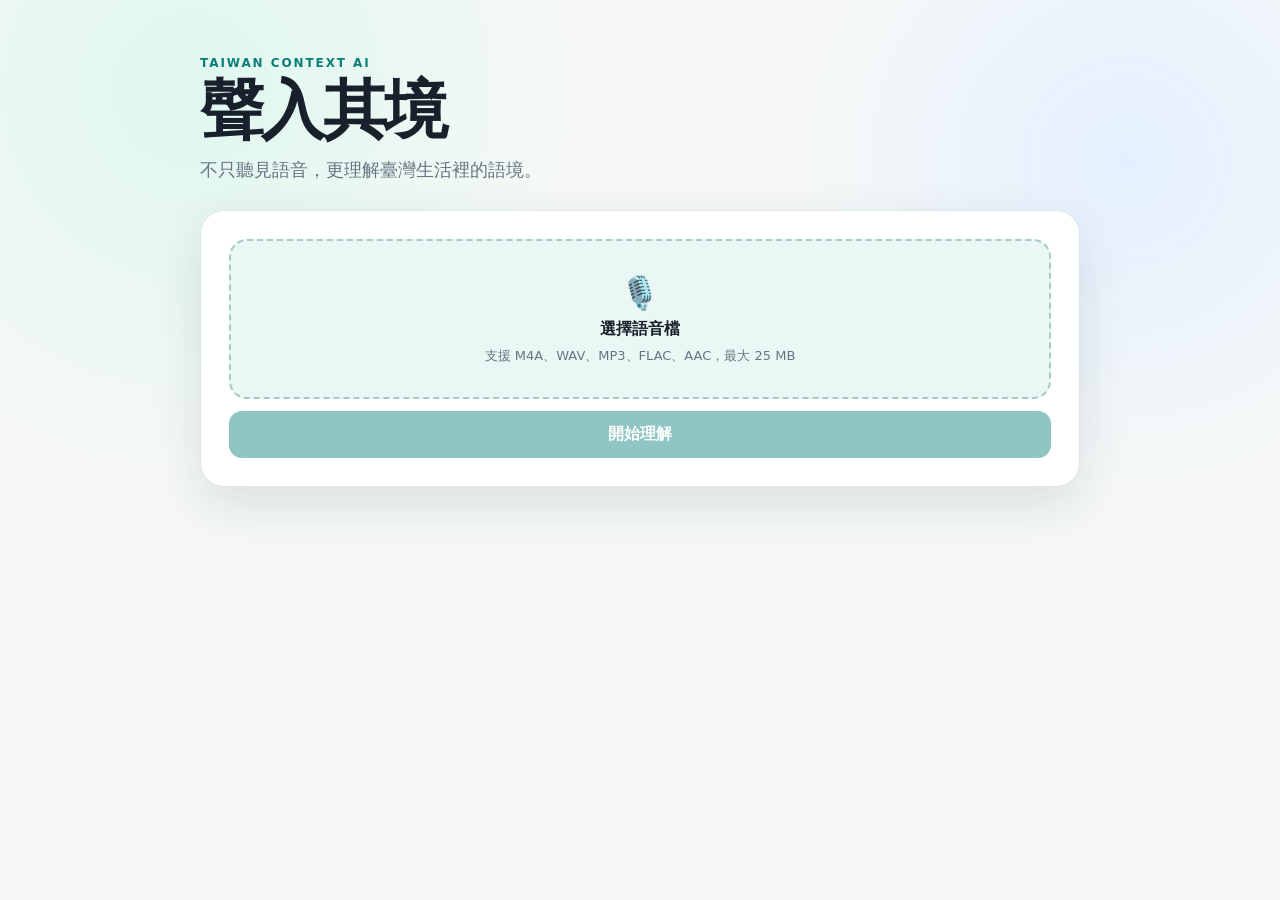
==== frontend/index.html @ 86d4cd89 "Add consent-aware user feedback loop" ====
<!doctype html>
<html lang="zh-Hant">
<head>
  <meta charset="utf-8">
  <meta name="viewport" content="width=device-width, initial-scale=1">
  <title>聲入其境｜Taiwan Context AI</title>
  <link rel="stylesheet" href="styles.css">
</head>
<body>
  <main class="shell">
    <header>
      <p class="eyebrow">TAIWAN CONTEXT AI</p>
      <h1>聲入其境</h1>
      <p class="subtitle">不只聽見語音，更理解臺灣生活裡的語境。</p>
    </header>

    <section class="panel upload-panel">
      <label class="drop-zone" for="audioFile">
        <span class="icon">🎙️</span>
        <strong>選擇語音檔</strong>
        <span>支援 M4A、WAV、MP3、FLAC、AAC，最大 25 MB</span>
      </label>
      <input id="audioFile" type="file" accept="audio/*,.m4a,.aac,.flac">
      <div id="fileInfo" class="file-info hidden"></div>
      <audio id="audioPreview" class="hidden" controls></audio>
      <button id="analyzeButton" type="button" disabled>開始理解</button>
      <div id="progress" class="progress hidden">
        <span class="spinner"></span>
        <span>正在進行雙路徑辨識與語境判斷…</span>
      </div>
      <p id="errorMessage" class="error hidden"></p>
    </section>

    <section id="resultPanel" class="panel hidden" aria-live="polite">
      <div class="result-head">
        <div>
          <p class="eyebrow">理解結果</p>
          <h2 id="statusTitle">辨識完成</h2>
        </div>
        <span id="statusBadge" class="badge"></span>
      </div>

      <div id="safeResult" class="safe-result hidden">
        <p class="label">系統理解</p>
        <p id="selectedText" class="selected-text"></p>
      </div>

      <div id="confirmationBox" class="confirmation hidden">
        <p class="warning-title">這段語音可能辨識不完整</p>
        <p class="muted">請選擇較接近的內容，或直接修正。</p>
        <label class="candidate">
          <input type="radio" name="candidate" value="baseline">
          <span><small>原始辨識</small><strong id="baselineText"></strong></span>
        </label>
        <label class="candidate">
          <input type="radio" name="candidate" value="prompt">
          <span><small>臺灣語境提示</small><strong id="promptText"></strong></span>
        </label>
        <label class="manual-label" for="manualText">手動修正</label>
        <textarea id="manualText" rows="3" placeholder="輸入正確內容…"></textarea>
        <label class="consent">
          <input id="datasetConsent" type="checkbox">
          <span>我同意將去識別後的修正文字用於改善臺灣語境模型（不保存原始錄音）</span>
        </label>
        <button id="confirmButton" type="button">確認內容</button>
        <p id="confirmedMessage" class="success hidden"></p>
      </div>

      <details class="technical">
        <summary>查看技術資訊</summary>
        <dl>
          <div><dt>音檔長度</dt><dd id="audioDuration"></dd></div>
          <div><dt>雙路徑時間</dt><dd id="processingTime"></dd></div>
          <div><dt>原始信心</dt><dd id="baselineConfidence"></dd></div>
          <div><dt>提示信心</dt><dd id="promptConfidence"></dd></div>
          <div><dt>判斷原因</dt><dd id="decisionReasons"></dd></div>
        </dl>
      </details>
    </section>
  </main>
  <script src="app.js"></script>
</body>
</html>
---- frontend/styles.css ----
:root {
  color-scheme: light;
  --ink: #18212b;
  --muted: #687581;
  --paper: #ffffff;
  --line: #dce5e7;
  --teal: #087f78;
  --teal-dark: #075f5b;
  --mint: #eaf8f5;
  --warn: #a95312;
  --warn-bg: #fff4e7;
  --shadow: 0 18px 50px rgba(21, 48, 57, .12);
}

* { box-sizing: border-box; }
body {
  margin: 0;
  min-height: 100vh;
  font-family: "Noto Sans TC", "Microsoft JhengHei", system-ui, sans-serif;
  color: var(--ink);
  background:
    radial-gradient(circle at 15% 10%, #dff7ef 0, transparent 28%),
    radial-gradient(circle at 88% 18%, #e4f0ff 0, transparent 24%),
    #f5f8f7;
}
.shell { width: min(880px, calc(100% - 32px)); margin: 0 auto; padding: 56px 0 80px; }
header { margin-bottom: 28px; }
.eyebrow { color: var(--teal); font-size: 12px; font-weight: 800; letter-spacing: .16em; margin: 0 0 8px; }
h1 { font-size: clamp(38px, 7vw, 64px); line-height: 1; margin: 0; letter-spacing: -.04em; }
.subtitle { color: var(--muted); font-size: 18px; margin: 16px 0 0; }
.panel { background: rgba(255,255,255,.94); border: 1px solid rgba(220,229,231,.9); border-radius: 24px; padding: 28px; box-shadow: var(--shadow); margin-top: 22px; }
.drop-zone { min-height: 160px; border: 2px dashed #a8c9c5; border-radius: 18px; background: var(--mint); display: flex; flex-direction: column; align-items: center; justify-content: center; gap: 7px; cursor: pointer; text-align: center; padding: 24px; transition: .2s ease; }
.drop-zone:hover { border-color: var(--teal); transform: translateY(-1px); }
.drop-zone span:last-child { color: var(--muted); font-size: 13px; }
.icon { font-size: 32px; }
input[type=file] { position: absolute; opacity: 0; pointer-events: none; }
.file-info { margin: 16px 0 8px; font-weight: 700; }
audio { width: 100%; margin: 8px 0 14px; }
button { appearance: none; border: 0; border-radius: 13px; padding: 13px 22px; font: inherit; font-weight: 800; background: var(--teal); color: white; cursor: pointer; transition: .2s ease; }
button:hover:not(:disabled) { background: var(--teal-dark); transform: translateY(-1px); }
button:disabled { opacity: .45; cursor: not-allowed; }
#analyzeButton { width: 100%; margin-top: 12px; }
.progress { display: flex; justify-content: center; align-items: center; gap: 10px; margin-top: 16px; color: var(--muted); }
.spinner { width: 18px; height: 18px; border: 2px solid #b8d4d0; border-top-color: var(--teal); border-radius: 50%; animation: spin .8s linear infinite; }
@keyframes spin { to { transform: rotate(360deg); } }
.result-head { display: flex; align-items: center; justify-content: space-between; gap: 20px; }
h2 { margin: 0; font-size: 26px; }
.badge { border-radius: 999px; padding: 7px 12px; font-size: 13px; font-weight: 800; background: var(--mint); color: var(--teal-dark); }
.badge.warning { background: var(--warn-bg); color: var(--warn); }
.safe-result { margin-top: 22px; padding: 22px; border-radius: 16px; background: var(--mint); }
.label, .muted { color: var(--muted); }
.label { font-size: 13px; font-weight: 700; margin: 0 0 8px; }
.selected-text { font-size: 24px; line-height: 1.55; margin: 0; font-weight: 800; }
.confirmation { margin-top: 22px; padding: 22px; border-radius: 16px; background: var(--warn-bg); }
.warning-title { color: var(--warn); font-size: 20px; font-weight: 900; margin: 0 0 5px; }
.candidate { background: white; border: 1px solid #ead9c7; border-radius: 14px; display: flex; gap: 12px; padding: 14px; margin: 12px 0; cursor: pointer; }
.candidate span { display: grid; gap: 4px; }
.candidate small { color: var(--muted); }
.candidate strong { line-height: 1.5; }
.manual-label { display: block; font-weight: 800; margin: 16px 0 7px; }
textarea { width: 100%; border: 1px solid #d7c5b3; border-radius: 12px; padding: 12px; font: inherit; resize: vertical; }
.consent { display: flex; align-items: flex-start; gap: 9px; margin-top: 13px; color: var(--muted); font-size: 13px; line-height: 1.45; }
.consent input { margin-top: 3px; accent-color: var(--teal); }
#confirmButton { margin-top: 12px; }
.technical { margin-top: 20px; border-top: 1px solid var(--line); padding-top: 16px; color: var(--muted); }
.technical summary { cursor: pointer; font-weight: 800; }
dl { display: grid; grid-template-columns: repeat(2, minmax(0,1fr)); gap: 10px; }
dl div { background: #f5f7f7; border-radius: 10px; padding: 10px; }
dt { font-size: 12px; } dd { margin: 5px 0 0; color: var(--ink); word-break: break-word; }
.error { color: #b42318; background: #fff1f0; padding: 12px; border-radius: 10px; }
.success { color: var(--teal-dark); font-weight: 800; }
.hidden { display: none !important; }
@media (max-width: 620px) { .shell { padding-top: 32px; } .panel { padding: 20px; border-radius: 18px; } dl { grid-template-columns: 1fr; } .result-head { align-items: flex-start; } }
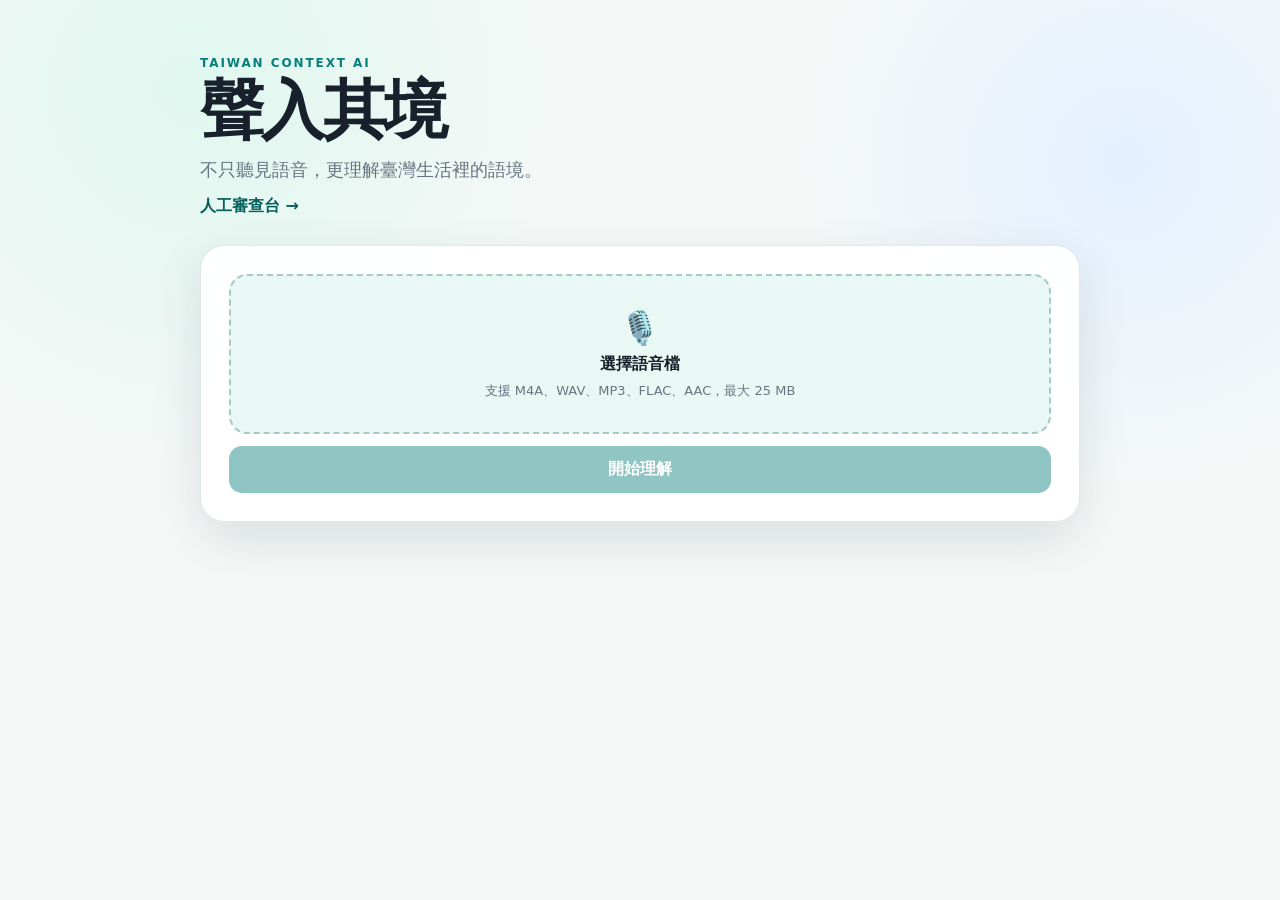
==== commit 7e1f9b99: "Add human review workflow for context feedback" ====
--- a/frontend/index.html
+++ b/frontend/index.html
@@ -12,6 +12,7 @@
       <p class="eyebrow">TAIWAN CONTEXT AI</p>
       <h1>聲入其境</h1>
       <p class="subtitle">不只聽見語音，更理解臺灣生活裡的語境。</p>
+      <a class="review-link" href="review/">人工審查台 →</a>
     </header>
 
     <section class="panel upload-panel">
--- a/frontend/styles.css
+++ b/frontend/styles.css
@@ -28,6 +28,7 @@
 .eyebrow { color: var(--teal); font-size: 12px; font-weight: 800; letter-spacing: .16em; margin: 0 0 8px; }
 h1 { font-size: clamp(38px, 7vw, 64px); line-height: 1; margin: 0; letter-spacing: -.04em; }
 .subtitle { color: var(--muted); font-size: 18px; margin: 16px 0 0; }
+.review-link { display: inline-block; margin-top: 14px; color: var(--teal-dark); font-weight: 800; text-decoration: none; }
 .panel { background: rgba(255,255,255,.94); border: 1px solid rgba(220,229,231,.9); border-radius: 24px; padding: 28px; box-shadow: var(--shadow); margin-top: 22px; }
 .drop-zone { min-height: 160px; border: 2px dashed #a8c9c5; border-radius: 18px; background: var(--mint); display: flex; flex-direction: column; align-items: center; justify-content: center; gap: 7px; cursor: pointer; text-align: center; padding: 24px; transition: .2s ease; }
 .drop-zone:hover { border-color: var(--teal); transform: translateY(-1px); }
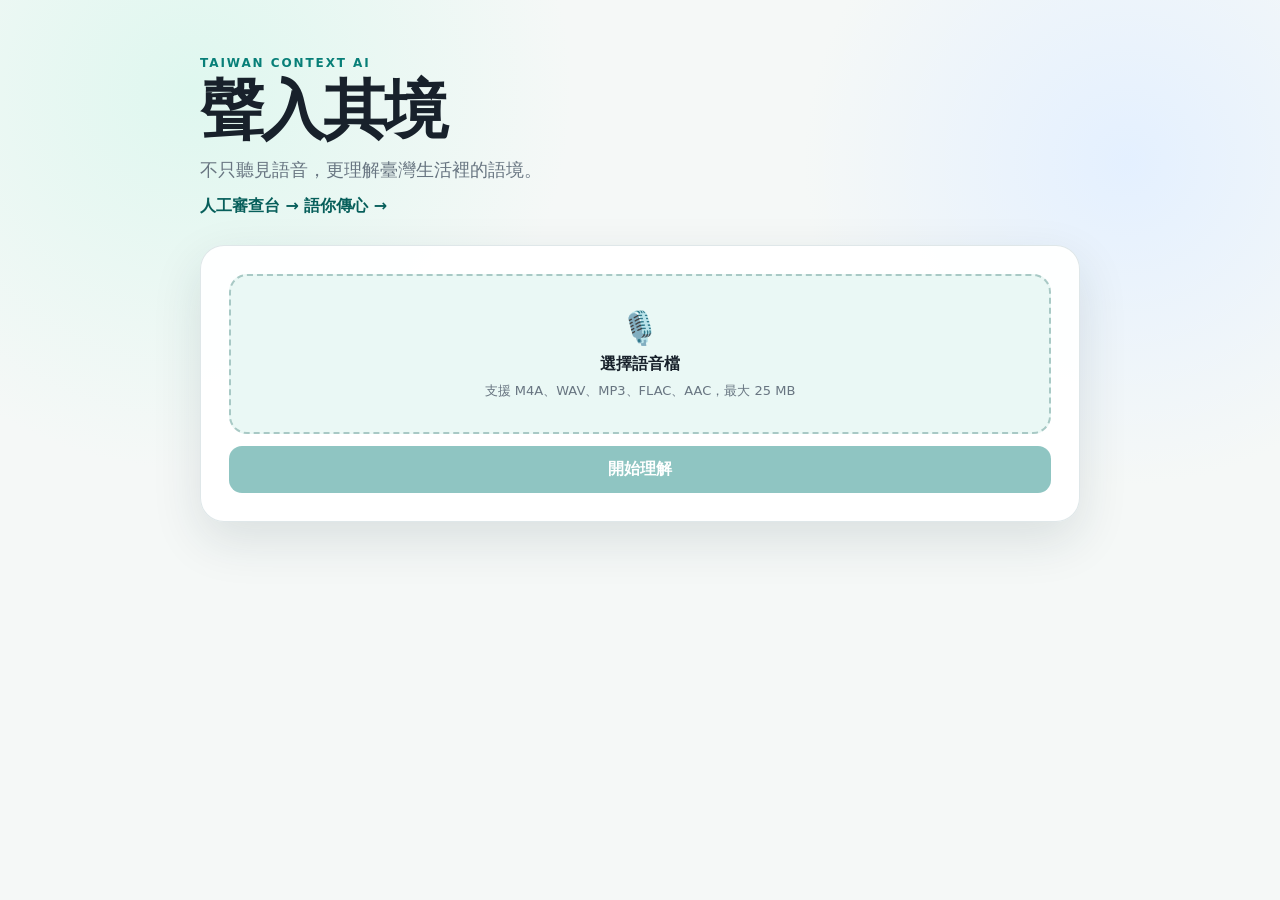
==== commit 75b486ed: "Add safety-verified expression rewriting" ====
--- a/frontend/index.html
+++ b/frontend/index.html
@@ -13,6 +13,7 @@
       <h1>聲入其境</h1>
       <p class="subtitle">不只聽見語音，更理解臺灣生活裡的語境。</p>
       <a class="review-link" href="review/">人工審查台 →</a>
+      <a class="review-link" href="rewrite/">語你傳心 →</a>
     </header>
 
     <section class="panel upload-panel">
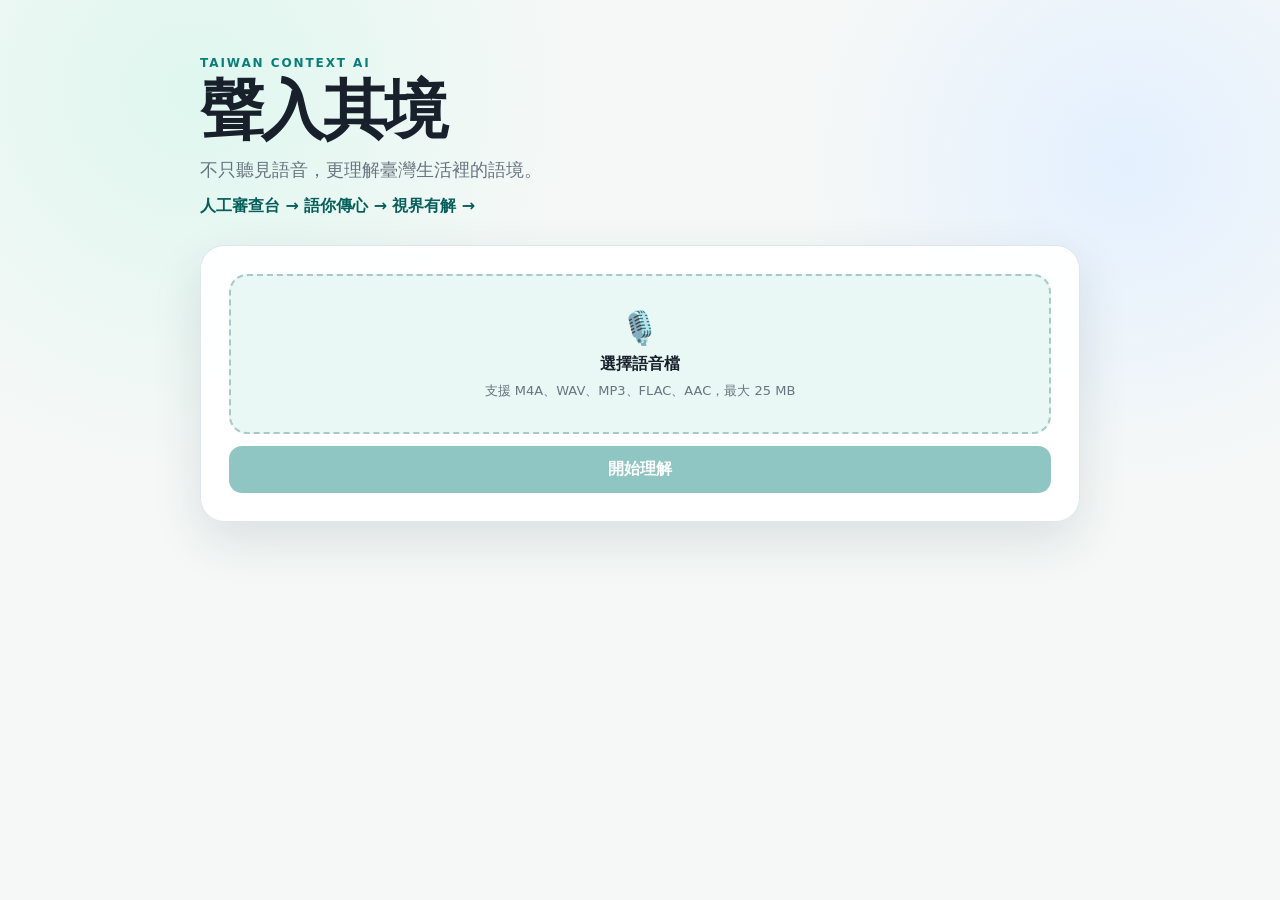
==== commit c31be151: "Add safety-aware local vision interpretation" ====
--- a/frontend/index.html
+++ b/frontend/index.html
@@ -14,6 +14,7 @@
       <p class="subtitle">不只聽見語音，更理解臺灣生活裡的語境。</p>
       <a class="review-link" href="review/">人工審查台 →</a>
       <a class="review-link" href="rewrite/">語你傳心 →</a>
+      <a class="review-link" href="vision/">視界有解 →</a>
     </header>
 
     <section class="panel upload-panel">
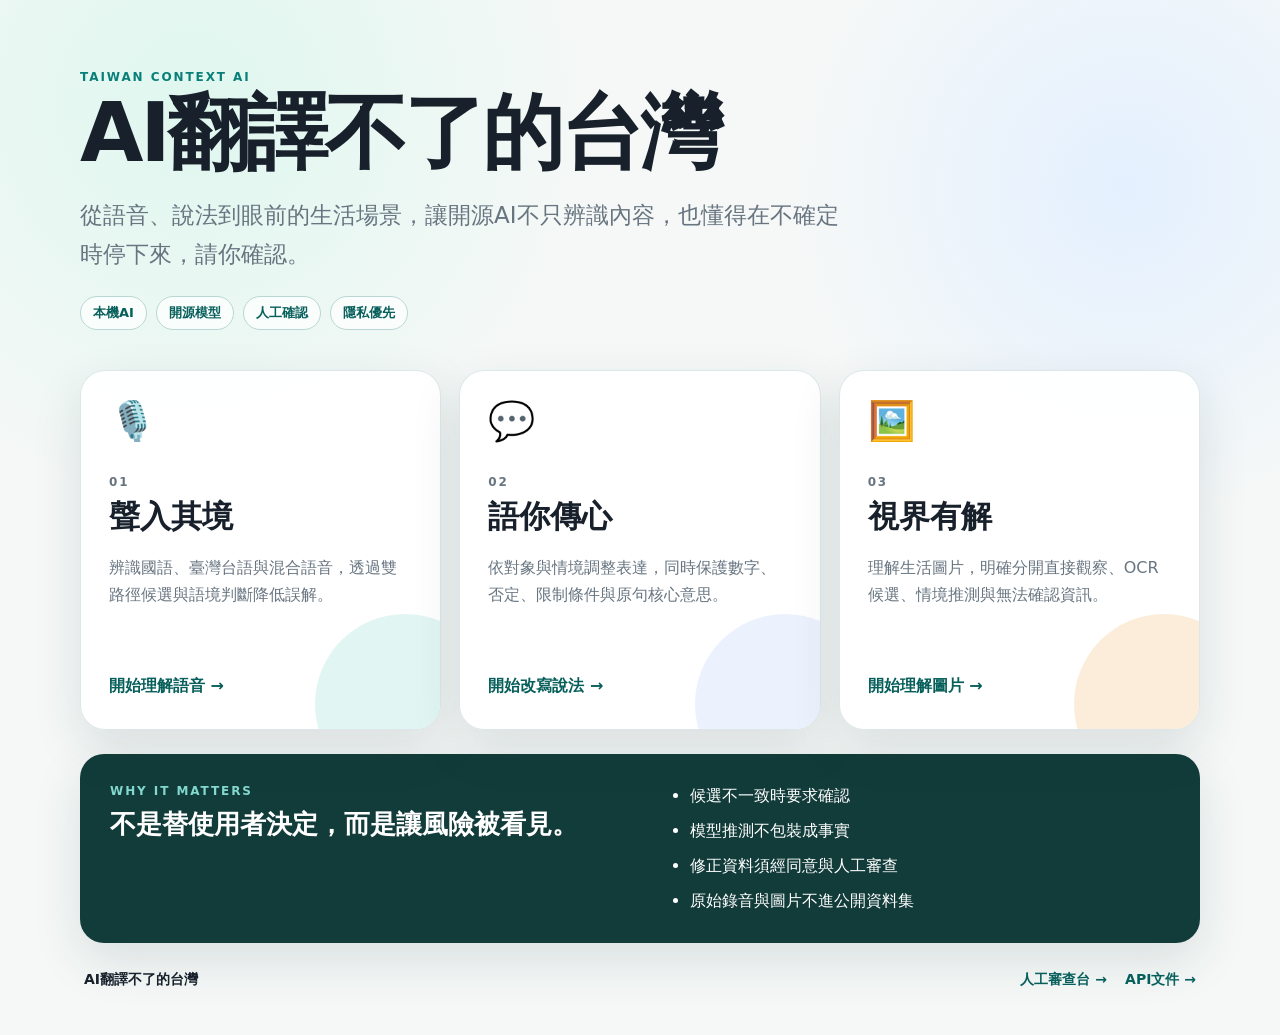
==== commit bb2eb0ea: "Add integrated three-module offline demo" ====
--- a/frontend/index.html
+++ b/frontend/index.html
@@ -3,84 +3,65 @@
 <head>
   <meta charset="utf-8">
   <meta name="viewport" content="width=device-width, initial-scale=1">
-  <title>聲入其境｜Taiwan Context AI</title>
+  <title>AI翻譯不了的台灣｜Taiwan Context AI</title>
   <link rel="stylesheet" href="styles.css">
+  <link rel="stylesheet" href="home.css">
 </head>
 <body>
-  <main class="shell">
-    <header>
+  <main class="home-shell">
+    <header class="hero">
       <p class="eyebrow">TAIWAN CONTEXT AI</p>
-      <h1>聲入其境</h1>
-      <p class="subtitle">不只聽見語音，更理解臺灣生活裡的語境。</p>
-      <a class="review-link" href="review/">人工審查台 →</a>
-      <a class="review-link" href="rewrite/">語你傳心 →</a>
-      <a class="review-link" href="vision/">視界有解 →</a>
+      <h1>AI翻譯不了的台灣</h1>
+      <p class="hero-copy">從語音、說法到眼前的生活場景，讓開源AI不只辨識內容，也懂得在不確定時停下來，請你確認。</p>
+      <div class="hero-tags">
+        <span>本機AI</span><span>開源模型</span><span>人工確認</span><span>隱私優先</span>
+      </div>
     </header>
 
-    <section class="panel upload-panel">
-      <label class="drop-zone" for="audioFile">
-        <span class="icon">🎙️</span>
-        <strong>選擇語音檔</strong>
-        <span>支援 M4A、WAV、MP3、FLAC、AAC，最大 25 MB</span>
-      </label>
-      <input id="audioFile" type="file" accept="audio/*,.m4a,.aac,.flac">
-      <div id="fileInfo" class="file-info hidden"></div>
-      <audio id="audioPreview" class="hidden" controls></audio>
-      <button id="analyzeButton" type="button" disabled>開始理解</button>
-      <div id="progress" class="progress hidden">
-        <span class="spinner"></span>
-        <span>正在進行雙路徑辨識與語境判斷…</span>
-      </div>
-      <p id="errorMessage" class="error hidden"></p>
+    <section class="module-grid" aria-label="三個核心模組">
+      <a class="module-card speech" href="speech/">
+        <span class="module-icon">🎙️</span>
+        <p class="module-number">01</p>
+        <h2>聲入其境</h2>
+        <p>辨識國語、臺灣台語與混合語音，透過雙路徑候選與語境判斷降低誤解。</p>
+        <strong>開始理解語音 →</strong>
+      </a>
+
+      <a class="module-card rewrite" href="rewrite/">
+        <span class="module-icon">💬</span>
+        <p class="module-number">02</p>
+        <h2>語你傳心</h2>
+        <p>依對象與情境調整表達，同時保護數字、否定、限制條件與原句核心意思。</p>
+        <strong>開始改寫說法 →</strong>
+      </a>
+
+      <a class="module-card vision" href="vision/">
+        <span class="module-icon">🖼️</span>
+        <p class="module-number">03</p>
+        <h2>視界有解</h2>
+        <p>理解生活圖片，明確分開直接觀察、OCR候選、情境推測與無法確認資訊。</p>
+        <strong>開始理解圖片 →</strong>
+      </a>
     </section>
 
-    <section id="resultPanel" class="panel hidden" aria-live="polite">
-      <div class="result-head">
-        <div>
-          <p class="eyebrow">理解結果</p>
-          <h2 id="statusTitle">辨識完成</h2>
-        </div>
-        <span id="statusBadge" class="badge"></span>
+    <section class="trust-panel">
+      <div>
+        <p class="eyebrow">WHY IT MATTERS</p>
+        <h2>不是替使用者決定，而是讓風險被看見。</h2>
       </div>
+      <ul>
+        <li>候選不一致時要求確認</li>
+        <li>模型推測不包裝成事實</li>
+        <li>修正資料須經同意與人工審查</li>
+        <li>原始錄音與圖片不進公開資料集</li>
+      </ul>
+    </section>
 
-      <div id="safeResult" class="safe-result hidden">
-        <p class="label">系統理解</p>
-        <p id="selectedText" class="selected-text"></p>
-      </div>
-
-      <div id="confirmationBox" class="confirmation hidden">
-        <p class="warning-title">這段語音可能辨識不完整</p>
-        <p class="muted">請選擇較接近的內容，或直接修正。</p>
-        <label class="candidate">
-          <input type="radio" name="candidate" value="baseline">
-          <span><small>原始辨識</small><strong id="baselineText"></strong></span>
-        </label>
-        <label class="candidate">
-          <input type="radio" name="candidate" value="prompt">
-          <span><small>臺灣語境提示</small><strong id="promptText"></strong></span>
-        </label>
-        <label class="manual-label" for="manualText">手動修正</label>
-        <textarea id="manualText" rows="3" placeholder="輸入正確內容…"></textarea>
-        <label class="consent">
-          <input id="datasetConsent" type="checkbox">
-          <span>我同意將去識別後的修正文字用於改善臺灣語境模型（不保存原始錄音）</span>
-        </label>
-        <button id="confirmButton" type="button">確認內容</button>
-        <p id="confirmedMessage" class="success hidden"></p>
-      </div>
-
-      <details class="technical">
-        <summary>查看技術資訊</summary>
-        <dl>
-          <div><dt>音檔長度</dt><dd id="audioDuration"></dd></div>
-          <div><dt>雙路徑時間</dt><dd id="processingTime"></dd></div>
-          <div><dt>原始信心</dt><dd id="baselineConfidence"></dd></div>
-          <div><dt>提示信心</dt><dd id="promptConfidence"></dd></div>
-          <div><dt>判斷原因</dt><dd id="decisionReasons"></dd></div>
-        </dl>
-      </details>
-    </section>
+    <footer>
+      <span>AI翻譯不了的台灣</span>
+      <a href="review/">人工審查台 →</a>
+      <a href="/docs">API文件 →</a>
+    </footer>
   </main>
-  <script src="app.js"></script>
 </body>
 </html>
--- a/frontend/home.css
+++ b/frontend/home.css
@@ -0,0 +1,127 @@
+.home-shell {
+  width: min(1120px, calc(100% - 32px));
+  margin: 0 auto;
+  padding: 70px 0 46px;
+}
+
+.hero {
+  max-width: 850px;
+  margin-bottom: 40px;
+}
+
+.hero h1 {
+  font-size: clamp(44px, 8vw, 82px);
+  max-width: 800px;
+}
+
+.hero-copy {
+  max-width: 760px;
+  margin: 22px 0 0;
+  color: var(--muted);
+  font-size: clamp(18px, 2.5vw, 23px);
+  line-height: 1.7;
+}
+
+.hero-tags {
+  display: flex;
+  flex-wrap: wrap;
+  gap: 9px;
+  margin-top: 22px;
+}
+
+.hero-tags span {
+  padding: 7px 12px;
+  border: 1px solid #b9d8d3;
+  border-radius: 999px;
+  color: var(--teal-dark);
+  background: rgba(255,255,255,.72);
+  font-size: 13px;
+  font-weight: 800;
+}
+
+.module-grid {
+  display: grid;
+  grid-template-columns: repeat(3, minmax(0, 1fr));
+  gap: 18px;
+}
+
+.module-card {
+  position: relative;
+  min-height: 360px;
+  padding: 28px;
+  overflow: hidden;
+  border: 1px solid rgba(220,229,231,.95);
+  border-radius: 25px;
+  color: var(--ink);
+  background: rgba(255,255,255,.94);
+  box-shadow: var(--shadow);
+  text-decoration: none;
+  transition: transform .22s ease, box-shadow .22s ease;
+}
+
+.module-card:hover {
+  transform: translateY(-5px);
+  box-shadow: 0 24px 60px rgba(21,48,57,.17);
+}
+
+.module-card::after {
+  content: "";
+  position: absolute;
+  right: -55px;
+  bottom: -65px;
+  width: 180px;
+  height: 180px;
+  border-radius: 50%;
+  opacity: .55;
+}
+
+.module-card.speech::after { background: #c9eee8; }
+.module-card.rewrite::after { background: #dce8fb; }
+.module-card.vision::after { background: #f9dfbd; }
+
+.module-icon { font-size: 38px; }
+.module-number { margin: 32px 0 7px; color: var(--muted); font-size: 12px; font-weight: 900; letter-spacing: .15em; }
+.module-card h2 { font-size: 31px; }
+.module-card p:not(.module-number) { min-height: 106px; color: var(--muted); line-height: 1.7; }
+.module-card strong { position: relative; z-index: 1; color: var(--teal-dark); }
+
+.trust-panel {
+  display: grid;
+  grid-template-columns: 1.05fr 1fr;
+  gap: 36px;
+  margin-top: 24px;
+  padding: 30px;
+  border-radius: 24px;
+  color: white;
+  background: #123c3a;
+  box-shadow: var(--shadow);
+}
+
+.trust-panel .eyebrow { color: #83d8cf; }
+.trust-panel h2 { line-height: 1.4; }
+.trust-panel ul { display: grid; gap: 10px; margin: 0; padding-left: 20px; line-height: 1.55; }
+
+footer {
+  display: flex;
+  flex-wrap: wrap;
+  gap: 18px;
+  margin-top: 28px;
+  padding: 0 4px;
+  color: var(--muted);
+  font-size: 14px;
+}
+
+footer span { margin-right: auto; font-weight: 900; color: var(--ink); }
+footer a { color: var(--teal-dark); font-weight: 800; text-decoration: none; }
+
+@media (max-width: 820px) {
+  .module-grid { grid-template-columns: 1fr; }
+  .module-card { min-height: 290px; }
+  .module-card p:not(.module-number) { min-height: auto; }
+  .trust-panel { grid-template-columns: 1fr; }
+}
+
+@media (max-width: 620px) {
+  .home-shell { padding-top: 38px; }
+  .module-card { padding: 22px; }
+}
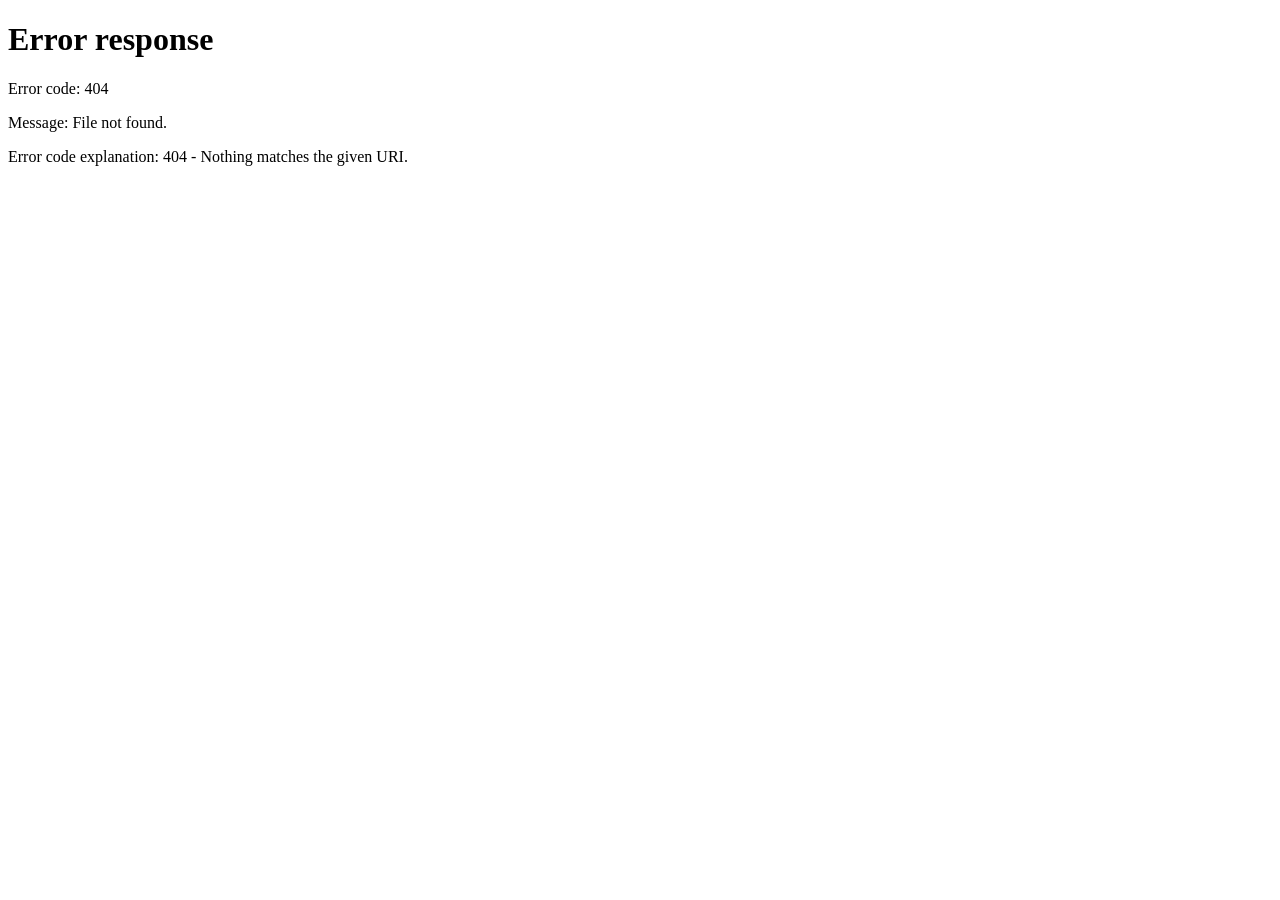
==== commit eca76c68: "Integrate authentication feedback memory and multimodal workflows" ====
--- a/frontend/index.html
+++ b/frontend/index.html
@@ -1,67 +1,12 @@
-<!doctype html>
-<html lang="zh-Hant">
-<head>
-  <meta charset="utf-8">
-  <meta name="viewport" content="width=device-width, initial-scale=1">
-  <title>AI翻譯不了的台灣｜Taiwan Context AI</title>
-  <link rel="stylesheet" href="styles.css">
-  <link rel="stylesheet" href="home.css">
-</head>
-<body>
-  <main class="home-shell">
-    <header class="hero">
-      <p class="eyebrow">TAIWAN CONTEXT AI</p>
-      <h1>AI翻譯不了的台灣</h1>
-      <p class="hero-copy">從語音、說法到眼前的生活場景，讓開源AI不只辨識內容，也懂得在不確定時停下來，請你確認。</p>
-      <div class="hero-tags">
-        <span>本機AI</span><span>開源模型</span><span>人工確認</span><span>隱私優先</span>
-      </div>
-    </header>
-
-    <section class="module-grid" aria-label="三個核心模組">
-      <a class="module-card speech" href="speech/">
-        <span class="module-icon">🎙️</span>
-        <p class="module-number">01</p>
-        <h2>聲入其境</h2>
-        <p>辨識國語、臺灣台語與混合語音，透過雙路徑候選與語境判斷降低誤解。</p>
-        <strong>開始理解語音 →</strong>
-      </a>
-
-      <a class="module-card rewrite" href="rewrite/">
-        <span class="module-icon">💬</span>
-        <p class="module-number">02</p>
-        <h2>語你傳心</h2>
-        <p>依對象與情境調整表達，同時保護數字、否定、限制條件與原句核心意思。</p>
-        <strong>開始改寫說法 →</strong>
-      </a>
-
-      <a class="module-card vision" href="vision/">
-        <span class="module-icon">🖼️</span>
-        <p class="module-number">03</p>
-        <h2>視界有解</h2>
-        <p>理解生活圖片，明確分開直接觀察、OCR候選、情境推測與無法確認資訊。</p>
-        <strong>開始理解圖片 →</strong>
-      </a>
-    </section>
-
-    <section class="trust-panel">
-      <div>
-        <p class="eyebrow">WHY IT MATTERS</p>
-        <h2>不是替使用者決定，而是讓風險被看見。</h2>
-      </div>
-      <ul>
-        <li>候選不一致時要求確認</li>
-        <li>模型推測不包裝成事實</li>
-        <li>修正資料須經同意與人工審查</li>
-        <li>原始錄音與圖片不進公開資料集</li>
-      </ul>
-    </section>
-
-    <footer>
-      <span>AI翻譯不了的台灣</span>
-      <a href="review/">人工審查台 →</a>
-      <a href="/docs">API文件 →</a>
-    </footer>
-  </main>
-</body>
-</html>
+<!doctype html><html lang="zh-Hant"><head><meta charset="utf-8"><meta name="viewport" content="width=device-width,initial-scale=1"><meta name="theme-color" content="#f5fbfc"><title>AI翻譯不了的台灣｜Taiwan Context AI</title><link rel="stylesheet" href="app-theme.css"><link rel="stylesheet" href="home.css"></head>
+<body><main class="app-screen home-screen">
+<header class="topbar"><a class="logo" href="./"><span class="logo-mark">台</span><span><b>Taiwan Context AI</b><small>在地語境理解系統</small></span></a><span class="local-badge"><i></i> 本機 AI 運作中</span></header>
+<section class="hero"><div class="hero-copy"><p class="eyebrow">CULTURAL INTERPRETATION</p><h1>AI 翻譯不了的<br><em>台灣</em></h1><h2>讓 AI 聽懂台灣人的話外之意</h2><p class="intro">從一句台語、一份心意到一張生活照片，<br>不只翻譯文字，更理解我們熟悉的文化與情境。</p><a class="hero-action" href="speech/">開始體驗 <span>→</span></a></div><div class="hero-visual"><div class="sun"></div><div class="cloud cloud-a"></div><div class="cloud cloud-b"></div><div class="bubble"><small>阿嬤關心你吃飯了嗎？</small><strong>你食飽未？</strong></div><div class="mountain mountain-a"></div><div class="mountain mountain-b"></div><div class="island">臺</div><div class="visual-caption">AI 聽見一句話，也理解一份心意。</div></div></section>
+<section class="modules"><div class="section-heading"><span></span><h2>選擇你需要的協助</h2><span></span></div><div class="module-grid">
+<a class="module-card speech-card" href="speech/"><span class="card-number">01</span><span class="icon-wrap"><svg viewBox="0 0 24 24"><path d="M12 2a3 3 0 0 0-3 3v7a3 3 0 0 0 6 0V5a3 3 0 0 0-3-3Z"/><path d="M19 10v2a7 7 0 0 1-14 0v-2M12 19v3M8 22h8"/></svg></span><span class="card-copy"><strong>聲入其境</strong><small>聽見話語，走進情境</small><span>台語與華語語音辨識・語境判讀</span></span><b class="go">→</b></a>
+<a class="module-card rewrite-card" href="rewrite/"><span class="card-number">02</span><span class="icon-wrap"><svg viewBox="0 0 24 24"><path d="M21 15a4 4 0 0 1-4 4H8l-5 3 1.7-5A7 7 0 0 1 3 12V9a4 4 0 0 1 4-4h10a4 4 0 0 1 4 4v6Z"/><path d="M8 10h8M8 14h5"/></svg></span><span class="card-copy"><strong>語你傳心</strong><small>調整說法，傳遞心意</small><span>保留原意・轉換成更合適的表達</span></span><b class="go">→</b></a>
+<a class="module-card vision-card" href="vision/"><span class="card-number">03</span><span class="icon-wrap"><svg viewBox="0 0 24 24"><path d="M4 7h3l2-3h6l2 3h3a2 2 0 0 1 2 2v9a2 2 0 0 1-2 2H4a2 2 0 0 1-2-2V9a2 2 0 0 1 2-2Z"/><circle cx="12" cy="13" r="4"/></svg></span><span class="card-copy"><strong>視界有解</strong><small>看見文字，讀懂生活</small><span>影像物件與文字辨識・生活情境說明</span></span><b class="go">→</b></a>
+</div></section>
+<aside class="privacy"><svg viewBox="0 0 24 24"><path d="M12 3 4 6v5c0 5.2 3.4 8.8 8 10 4.6-1.2 8-4.8 8-10V6l-8-3Z"/><path d="m9 12 2 2 4-4"/></svg><span><b>隱私優先</b>　語音與影像皆在本機處理，預設不永久保存。</span></aside>
+<nav class="bottom-nav" style="--accent:#079fa2"><a class="active" href="./"><span class="nav-icon">⌂</span><span>首頁</span></a><a href="speech/"><span class="nav-icon">◉</span><span>聲入其境</span></a><a href="rewrite/"><span class="nav-icon">◇</span><span>語你傳心</span></a><a href="vision/"><span class="nav-icon">▣</span><span>視界有解</span></a></nav>
+</main><script src="auth-nav.js"></script></body></html>
--- a/frontend/app-theme.css
+++ b/frontend/app-theme.css
@@ -0,0 +1,169 @@
+:root {
+  --navy: #09265f;
+  --teal: #08aaa7;
+  --teal-dark: #078d91;
+  --orange: #ff7800;
+  --blue: #2382ec;
+  --paper: #ffffff;
+  --surface: #f7f9fc;
+  --ink: #14213d;
+  --muted: #65718a;
+  --line: #e3e8ef;
+  --shadow: 0 8px 24px rgba(22, 43, 82, .12);
+}
+
+* { box-sizing: border-box; }
+.account-bar{position:fixed;z-index:100;top:18px;right:22px;display:flex;align-items:center;gap:10px;padding:7px 9px 7px 13px;border:1px solid #dbe5e9;border-radius:14px;background:rgba(255,255,255,.94);box-shadow:0 7px 20px rgba(20,54,78,.12);backdrop-filter:blur(10px)}.account-bar span{display:grid;color:#173a58;font-size:12px;font-weight:900}.account-bar small{color:#7c8994;font-size:9px;font-weight:600}.account-bar a,.account-bar button{border:0;padding:7px 9px;border-radius:8px;color:#fff;background:#147f9a;font:inherit;font-size:10px;font-weight:800;text-decoration:none;cursor:pointer}.account-bar button{color:#5e7180;background:#edf2f4}@media(max-width:760px){.account-bar{top:auto;right:12px;bottom:92px}.account-bar span{display:none}}
+html { background: #eef3f5; }
+body {
+  margin: 0;
+  color: var(--ink);
+  background: #eef3f5;
+  font-family: "Noto Sans TC", "Microsoft JhengHei", system-ui, sans-serif;
+}
+
+.app-screen {
+  position: relative;
+  width: min(calc(100% - 36px), 1180px);
+  min-height: 100vh;
+  margin: 0 auto;
+  padding: 0 38px 104px;
+  overflow: hidden;
+  background: #fff;
+}
+
+.status-bar {
+  display: none;
+  display: flex;
+  align-items: center;
+  justify-content: space-between;
+  height: 54px;
+  padding: 5px 10px 0;
+  color: #070b13;
+  font-weight: 900;
+}
+
+.status-icons { letter-spacing: .12em; }
+.dynamic-island {
+  position: absolute;
+  top: 12px;
+  left: 50%;
+  width: 118px;
+  height: 32px;
+  border-radius: 20px;
+  background: #050505;
+  transform: translateX(-50%);
+}
+
+.page-head {
+  position: relative;
+  max-width: 760px;
+  margin: 0 auto;
+  padding: 18px 0 20px;
+  text-align: center;
+}
+
+.page-head h1 { margin: 0; color: var(--navy); font-size: 30px; letter-spacing: .08em; }
+.page-head p { margin: 7px 0 0; color: #4e5f83; font-size: 17px; }
+.back-link { position: absolute; top: 18px; left: 0; color: var(--navy); font-size: 34px; line-height: 1; text-decoration: none; }
+
+.speech-screen > .relationship,
+.speech-screen > .capture-card,
+.speech-screen > .progress,
+.speech-screen > .error,
+.speech-screen > .result-area,
+.rewrite-screen > .relationship,
+.rewrite-screen > .rewrite-form,
+.rewrite-screen > .progress,
+.rewrite-screen > .error,
+.rewrite-screen > .result-section,
+.vision-screen > .upload-section,
+.vision-screen > .progress,
+.vision-screen > .error,
+.vision-screen > .vision-results {
+  width: min(100%, 760px);
+  margin-right: auto;
+  margin-left: auto;
+}
+
+.card {
+  border: 1px solid var(--line);
+  border-radius: 19px;
+  background: var(--paper);
+  box-shadow: var(--shadow);
+}
+
+.relationship {
+  display: flex;
+  align-items: center;
+  gap: 12px;
+  padding: 15px 18px;
+  margin-bottom: 16px;
+  font-weight: 900;
+}
+
+.relationship-label { margin-right: auto; color: var(--navy); font-size: 18px; }
+.person-chip { min-width: 82px; padding: 9px 14px; border-radius: 12px; color: #fff; text-align: center; font-size: 18px; }
+.relation-arrow { color: #717784; font-size: 26px; }
+
+.bottom-nav {
+  position: absolute;
+  z-index: 10;
+  right: 0;
+  bottom: 0;
+  left: 0;
+  display: grid;
+  grid-template-columns: repeat(4, 1fr);
+  min-height: 86px;
+  border-top: 1px solid #eceff3;
+  background: rgba(255,255,255,.97);
+  backdrop-filter: blur(12px);
+}
+
+.bottom-nav a {
+  display: grid;
+  place-items: center;
+  align-content: center;
+  gap: 4px;
+  color: #555a62;
+  font-size: 13px;
+  text-decoration: none;
+}
+
+.bottom-nav .nav-icon { font-size: 25px; filter: grayscale(1); }
+.bottom-nav a.active { color: var(--accent, var(--teal)); font-weight: 900; }
+.bottom-nav a.active .nav-icon { filter: none; }
+.bottom-nav a.active::after { content: ""; width: 34px; height: 4px; border-radius: 5px; background: var(--accent, var(--teal)); }
+
+.hidden { display: none !important; }
+.file-input { position: absolute; width: 1px; height: 1px; opacity: 0; }
+.primary-button, .secondary-button {
+  min-height: 52px;
+  border: 0;
+  border-radius: 14px;
+  padding: 12px 18px;
+  font: inherit;
+  font-size: 17px;
+  font-weight: 900;
+  cursor: pointer;
+}
+.primary-button { color: #fff; background: var(--accent); }
+.secondary-button { border: 2px solid var(--accent); color: var(--accent); background: #fff; }
+.primary-button:disabled, .secondary-button:disabled { opacity: .45; cursor: not-allowed; }
+
+.progress { display: flex; align-items: center; justify-content: center; gap: 9px; margin: 14px 0; color: var(--muted); font-size: 14px; }
+.spinner { width: 18px; height: 18px; border: 2px solid #c8d0dc; border-top-color: var(--accent); border-radius: 50%; animation: spin .8s linear infinite; }
+@keyframes spin { to { transform: rotate(360deg); } }
+.error { padding: 12px; border-radius: 12px; color: #a42318; background: #fff0ee; }
+.technical { margin-top: 16px; padding-top: 14px; border-top: 1px solid var(--line); color: var(--muted); }
+.technical summary { cursor: pointer; font-weight: 800; }
+.technical dl { display: grid; grid-template-columns: 1fr 1fr; gap: 8px; }
+.technical dl div { padding: 9px; border-radius: 9px; background: #f5f7fa; }
+.technical dt { font-size: 11px; }
+.technical dd { margin: 4px 0 0; color: var(--ink); font-size: 13px; word-break: break-word; }
+
+@media (min-width: 540px) {
+  body { padding: 18px 0; }
+  .app-screen { min-height: calc(100vh - 36px); border: 1px solid rgba(25,62,83,.08); border-radius: 28px; box-shadow: 0 18px 55px rgba(25,62,83,.10); }
+}
+@media (max-width: 539px) { .app-screen { width: 100%; padding-right: 18px; padding-left: 18px; } .bottom-nav { position: fixed; } }
--- a/frontend/home.css
+++ b/frontend/home.css
@@ -1,127 +1,4 @@
-.home-shell {
-  width: min(1120px, calc(100% - 32px));
-  margin: 0 auto;
-  padding: 70px 0 46px;
-}
-
-.hero {
-  max-width: 850px;
-  margin-bottom: 40px;
-}
-
-.hero h1 {
-  font-size: clamp(44px, 8vw, 82px);
-  max-width: 800px;
-}
-
-.hero-copy {
-  max-width: 760px;
-  margin: 22px 0 0;
-  color: var(--muted);
-  font-size: clamp(18px, 2.5vw, 23px);
-  line-height: 1.7;
-}
-
-.hero-tags {
-  display: flex;
-  flex-wrap: wrap;
-  gap: 9px;
-  margin-top: 22px;
-}
-
-.hero-tags span {
-  padding: 7px 12px;
-  border: 1px solid #b9d8d3;
-  border-radius: 999px;
-  color: var(--teal-dark);
-  background: rgba(255,255,255,.72);
-  font-size: 13px;
-  font-weight: 800;
-}
-
-.module-grid {
-  display: grid;
-  grid-template-columns: repeat(3, minmax(0, 1fr));
-  gap: 18px;
-}
-
-.module-card {
-  position: relative;
-  min-height: 360px;
-  padding: 28px;
-  overflow: hidden;
-  border: 1px solid rgba(220,229,231,.95);
-  border-radius: 25px;
-  color: var(--ink);
-  background: rgba(255,255,255,.94);
-  box-shadow: var(--shadow);
-  text-decoration: none;
-  transition: transform .22s ease, box-shadow .22s ease;
-}
-
-.module-card:hover {
-  transform: translateY(-5px);
-  box-shadow: 0 24px 60px rgba(21,48,57,.17);
-}
-
-.module-card::after {
-  content: "";
-  position: absolute;
-  right: -55px;
-  bottom: -65px;
-  width: 180px;
-  height: 180px;
-  border-radius: 50%;
-  opacity: .55;
-}
-
-.module-card.speech::after { background: #c9eee8; }
-.module-card.rewrite::after { background: #dce8fb; }
-.module-card.vision::after { background: #f9dfbd; }
-
-.module-icon { font-size: 38px; }
-.module-number { margin: 32px 0 7px; color: var(--muted); font-size: 12px; font-weight: 900; letter-spacing: .15em; }
-.module-card h2 { font-size: 31px; }
-.module-card p:not(.module-number) { min-height: 106px; color: var(--muted); line-height: 1.7; }
-.module-card strong { position: relative; z-index: 1; color: var(--teal-dark); }
-
-.trust-panel {
-  display: grid;
-  grid-template-columns: 1.05fr 1fr;
-  gap: 36px;
-  margin-top: 24px;
-  padding: 30px;
-  border-radius: 24px;
-  color: white;
-  background: #123c3a;
-  box-shadow: var(--shadow);
-}
-
-.trust-panel .eyebrow { color: #83d8cf; }
-.trust-panel h2 { line-height: 1.4; }
-.trust-panel ul { display: grid; gap: 10px; margin: 0; padding-left: 20px; line-height: 1.55; }
-
-footer {
-  display: flex;
-  flex-wrap: wrap;
-  gap: 18px;
-  margin-top: 28px;
-  padding: 0 4px;
-  color: var(--muted);
-  font-size: 14px;
-}
-
-footer span { margin-right: auto; font-weight: 900; color: var(--ink); }
-footer a { color: var(--teal-dark); font-weight: 800; text-decoration: none; }
-
-@media (max-width: 820px) {
-  .module-grid { grid-template-columns: 1fr; }
-  .module-card { min-height: 290px; }
-  .module-card p:not(.module-number) { min-height: auto; }
-  .trust-panel { grid-template-columns: 1fr; }
-}
-
-@media (max-width: 620px) {
-  .home-shell { padding-top: 38px; }
-  .module-card { padding: 22px; }
-}
+.home-screen{background:#fff}.topbar{height:76px;display:flex;align-items:center;justify-content:space-between}.logo{display:flex;align-items:center;gap:11px;color:#123458;text-decoration:none}.logo-mark{display:grid;place-items:center;width:42px;height:42px;border-radius:13px;color:#fff;background:linear-gradient(145deg,#0caea1,#147ac8);font-size:20px;font-weight:900}.logo b,.logo small{display:block}.logo b{font-size:17px}.logo small{margin-top:2px;color:#718097;font-size:11px}.local-badge{padding:8px 13px;border:1px solid #bee3dc;border-radius:999px;color:#2e6b61;background:#f2fbf8;font-size:12px;font-weight:800}.local-badge i{display:inline-block;width:7px;height:7px;margin-right:6px;border-radius:50%;background:#20b17c}
+.hero{position:relative;display:flex;align-items:center;min-height:525px;overflow:hidden;margin:0 -38px;padding:60px 64px;border-radius:0 0 30px 30px;background:#f8f5ed url("assets/taiwan-context-hero.png") center/cover no-repeat}.hero-copy{position:relative;z-index:2;width:48%;max-width:530px}.eyebrow{display:inline-block;margin:0 0 20px;padding:8px 15px;border:1px solid #72c7c0;border-radius:999px;color:#087f7a;background:rgba(235,249,246,.88);font-size:12px;font-weight:900;letter-spacing:.13em}.hero h1{margin:0;color:#12344c;font-size:clamp(48px,5.6vw,72px);line-height:1.08;letter-spacing:-.055em}.hero h1 em{color:#0a9891;font-style:normal}.hero h2{margin:22px 0 10px;color:#295c75;font-size:23px}.intro{margin:0;color:#607b8c;font-size:15px;line-height:1.8}.hero-action{display:inline-flex;align-items:center;gap:18px;margin-top:27px;padding:13px 21px;border-radius:12px;color:#fff;background:linear-gradient(100deg,#079c94,#187ccb);box-shadow:0 10px 25px rgba(14,116,142,.23);font-size:14px;font-weight:900;text-decoration:none}.hero-visual{display:none}
+.modules{padding:48px 0 28px}.section-heading{display:flex;align-items:center;justify-content:center;gap:16px;margin-bottom:25px}.section-heading span{width:54px;height:1px;background:#cad7df}.section-heading h2{margin:0;color:#17395a;font-size:18px;letter-spacing:.08em}.module-grid{display:grid;grid-template-columns:repeat(3,1fr);gap:18px}.module-card{--tone:#0b9e9a;position:relative;display:grid;grid-template-columns:64px 1fr auto;align-items:center;gap:15px;min-height:164px;padding:26px 22px;border:1px solid #e3ebef;border-radius:22px;color:#173454;background:#fff;box-shadow:0 10px 30px rgba(25,61,83,.09);text-decoration:none;transition:.2s}.module-card:hover{transform:translateY(-4px);border-color:var(--tone);box-shadow:0 18px 40px rgba(25,61,83,.14)}.speech-card{--tone:#069d99}.rewrite-card{--tone:#ee791d}.vision-card{--tone:#277fd4}.card-number{position:absolute;top:15px;right:17px;color:#d7e1e7;font-size:26px;font-weight:900}.icon-wrap{display:grid;place-items:center;width:62px;height:62px;border-radius:18px;color:#fff;background:var(--tone)}.icon-wrap svg{width:30px;fill:none;stroke:currentColor;stroke-width:1.8;stroke-linecap:round;stroke-linejoin:round}.card-copy strong,.card-copy small,.card-copy span{display:block}.card-copy strong{font-size:22px}.card-copy small{margin-top:4px;color:var(--tone);font-size:14px;font-weight:900}.card-copy span{margin-top:13px;color:#748294;font-size:11px;line-height:1.5}.go{align-self:end;color:var(--tone);font-size:23px}.privacy{display:flex;align-items:center;justify-content:center;gap:9px;margin:0 auto 18px;color:#627585;font-size:12px}.privacy svg{width:21px;fill:none;stroke:#148b83;stroke-width:1.8}.privacy b{color:#286762}
+@media(max-width:760px){.topbar{height:66px}.local-badge{display:none}.hero{align-items:flex-start;min-height:590px;margin:0 -18px;padding:40px 23px;background-position:62% center}.hero:after{content:"";position:absolute;inset:0;background:linear-gradient(180deg,rgba(255,252,245,.98) 0,rgba(255,252,245,.92) 38%,rgba(255,252,245,.12) 72%)}.hero-copy{z-index:2;width:100%}.hero h1{font-size:47px}.hero h2{font-size:18px}.intro{font-size:14px}.hero-action{margin-top:20px}.modules{padding-top:31px}.module-grid{grid-template-columns:1fr;gap:12px}.module-card{min-height:112px;padding:19px}.card-copy span{display:none}.privacy{text-align:center}}
